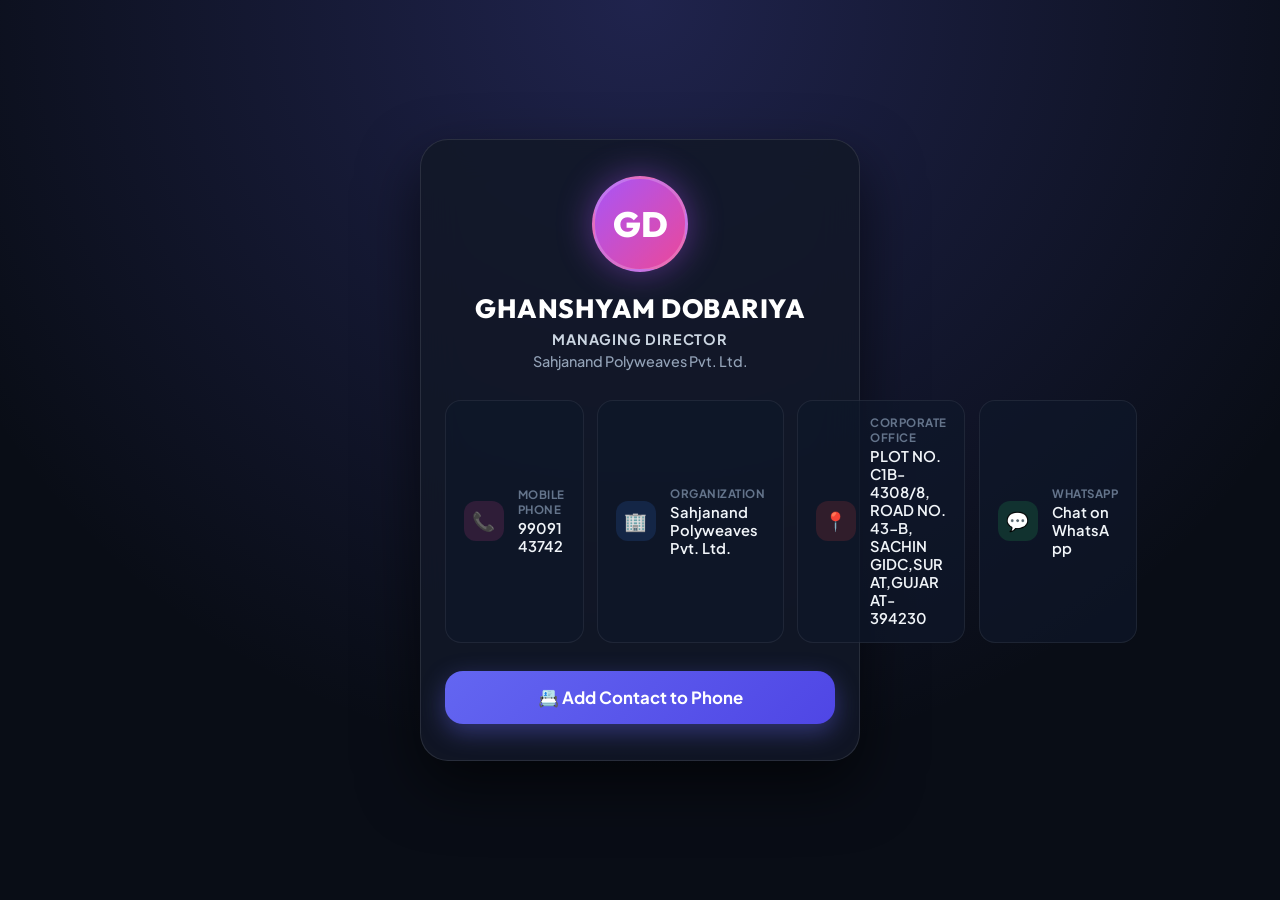
==== calc-studio/index.html @ 564724d4 "Add GitHub Pages static vCard profile for Ghanshyam Dobariya" ====
<!DOCTYPE html>
<html lang="en">
<head>
    <meta charset="UTF-8">
    <meta name="viewport" content="width=device-width, initial-scale=1.0">
    <title>GHANSHYAM DOBARIYA - Digital Business Card</title>
    <link href="https://fonts.googleapis.com/css2?family=Plus+Jakarta+Sans:wght@400;600;700;800&family=Outfit:wght@600;700;800&display=swap" rel="stylesheet">
    <style>
        * {
            margin: 0;
            padding: 0;
            box-sizing: border-box;
            font-family: 'Plus Jakarta Sans', sans-serif;
        }

        body {
            background-color: #090d16;
            color: #f8fafc;
            min-height: 100vh;
            display: flex;
            align-items: center;
            justify-content: center;
            padding: 1.5rem 1rem;
            background-image: radial-gradient(circle at 50% 0%, rgba(99, 102, 241, 0.25) 0%, transparent 70%);
        }

        .profile-card {
            background: rgba(18, 24, 39, 0.85);
            backdrop-filter: blur(20px);
            -webkit-backdrop-filter: blur(20px);
            border: 1px solid rgba(255, 255, 255, 0.1);
            border-radius: 28px;
            width: 100%;
            max-width: 440px;
            padding: 2.25rem 1.5rem;
            box-shadow: 0 25px 60px rgba(0, 0, 0, 0.6);
            text-align: center;
            animation: slideUp 0.4s ease-out;
        }

        @keyframes slideUp {
            from { opacity: 0; transform: translateY(20px); }
            to { opacity: 1; transform: translateY(0); }
        }

        .avatar-box {
            width: 96px;
            height: 96px;
            border-radius: 50%;
            background: linear-gradient(135deg, #a855f7, #ec4899);
            display: flex;
            align-items: center;
            justify-content: center;
            margin: 0 auto 1.25rem auto;
            font-family: 'Outfit', sans-serif;
            font-size: 2.2rem;
            font-weight: 800;
            color: #ffffff;
            box-shadow: 0 0 35px rgba(168, 85, 247, 0.45);
            border: 3px solid rgba(255, 255, 255, 0.2);
        }

        .profile-name {
            font-family: 'Outfit', sans-serif;
            font-size: 1.65rem;
            font-weight: 800;
            letter-spacing: 0.5px;
            margin-bottom: 0.3rem;
            color: #ffffff;
        }

        .profile-title {
            font-size: 0.9rem;
            color: #cbd5e1;
            font-weight: 700;
            margin-bottom: 0.25rem;
            text-transform: uppercase;
            letter-spacing: 0.8px;
        }

        .profile-org {
            font-size: 0.9rem;
            color: #94a3b8;
            margin-bottom: 1.75rem;
            font-weight: 500;
            line-height: 1.35;
        }

        .info-list {
            display: flex;
            flex-direction: flex-column;
            gap: 0.85rem;
            margin-bottom: 1.75rem;
            text-align: left;
        }

        .info-item {
            background: rgba(15, 23, 42, 0.7);
            border: 1px solid rgba(255, 255, 255, 0.07);
            border-radius: 16px;
            padding: 0.9rem 1.1rem;
            display: flex;
            align-items: center;
            gap: 0.9rem;
            color: #f8fafc;
            text-decoration: none;
            transition: all 0.2s ease;
        }

        .info-item:hover {
            border-color: rgba(99, 102, 241, 0.4);
            background: rgba(99, 102, 241, 0.12);
            transform: translateY(-1px);
        }

        .info-icon {
            width: 40px;
            height: 40px;
            border-radius: 12px;
            background: rgba(99, 102, 241, 0.15);
            color: #818cf8;
            display: flex;
            align-items: center;
            justify-content: center;
            flex-shrink: 0;
            font-size: 1.15rem;
        }

        .info-label {
            font-size: 0.72rem;
            color: #64748b;
            font-weight: 700;
            text-transform: uppercase;
            letter-spacing: 0.5px;
            margin-bottom: 2px;
        }

        .info-value {
            font-size: 0.92rem;
            font-weight: 600;
            word-break: break-word;
            overflow-wrap: anywhere;
            color: #f1f5f9;
        }

        .btn-save {
            display: flex;
            align-items: center;
            justify-content: center;
            gap: 0.6rem;
            width: 100%;
            padding: 1rem 1.5rem;
            background: linear-gradient(135deg, #6366f1, #4f46e5);
            color: #ffffff;
            border: none;
            border-radius: 18px;
            font-size: 1.05rem;
            font-weight: 700;
            cursor: pointer;
            box-shadow: 0 8px 25px rgba(99, 102, 241, 0.4);
            transition: all 0.2s ease;
        }

        .btn-save:hover {
            transform: translateY(-2px);
            box-shadow: 0 12px 30px rgba(99, 102, 241, 0.6);
            background: linear-gradient(135deg, #4f46e5, #4338ca);
        }

        .btn-save:active {
            transform: translateY(0);
        }
    </style>
</head>
<body>

    <div class="profile-card">
        <div class="avatar-box">GD</div>
        <h1 class="profile-name">GHANSHYAM DOBARIYA</h1>
        <p class="profile-title">MANAGING DIRECTOR</p>
        <p class="profile-org">Sahjanand Polyweaves Pvt. Ltd.</p>

        <div class="info-list">
            <a href="tel:9909143742" class="info-item">
                <div class="info-icon" style="color:#ec4899; background:rgba(236,72,153,0.15);">📞</div>
                <div>
                    <div class="info-label">MOBILE PHONE</div>
                    <div class="info-value">9909143742</div>
                </div>
            </a>

            <div class="info-item">
                <div class="info-icon" style="color:#3b82f6; background:rgba(59,130,246,0.15);">🏢</div>
                <div>
                    <div class="info-label">ORGANIZATION</div>
                    <div class="info-value">Sahjanand Polyweaves Pvt. Ltd.</div>
                </div>
            </div>

            <a href="https://www.google.com/maps/search/?api=1&query=PLOT+NO.+C1B-4308%2F8%2C+ROAD+NO.+43-B%2C+SACHIN+GIDC%2CSURAT%2CGUJARAT-394230" target="_blank" class="info-item">
                <div class="info-icon" style="color:#ef4444; background:rgba(239,68,68,0.15);">📍</div>
                <div>
                    <div class="info-label">CORPORATE OFFICE</div>
                    <div class="info-value">PLOT NO. C1B-4308/8, ROAD NO. 43-B, SACHIN GIDC,SURAT,GUJARAT-394230</div>
                </div>
            </a>

            <a href="https://wa.me/9909143742" target="_blank" class="info-item">
                <div class="info-icon" style="color:#25D366; background:rgba(37,211,102,0.15);">💬</div>
                <div>
                    <div class="info-label">WHATSAPP</div>
                    <div class="info-value">Chat on WhatsApp</div>
                </div>
            </a>
        </div>

        <button class="btn-save" id="btnDownloadVCF">
            📇 Add Contact to Phone
        </button>
    </div>

    <script>
        document.getElementById('btnDownloadVCF').addEventListener('click', function() {
            var vcardData = [
                "BEGIN:VCARD",
                "VERSION:3.0",
                "N:;GHANSHYAM DOBARIYA;;;",
                "FN:GHANSHYAM DOBARIYA",
                "ORG:Sahjanand Polyweaves Pvt. Ltd.",
                "TITLE:MANAGING DIRECTOR",
                "TEL;TYPE=CELL:9909143742",
                "EMAIL:",
                "ADR;TYPE=WORK:;;PLOT NO. C1B-4308/8, ROAD NO. 43-B, SACHIN GIDC,SURAT,GUJARAT-394230;;;;",
                "URL;TYPE=WhatsApp:https://wa.me/9909143742",
                "END:VCARD"
            ].join("\r\n");

            var blob = new Blob([vcardData], { type: "text/vcard;charset=utf-8;" });
            var url = URL.createObjectURL(blob);
            var link = document.createElement('a');
            link.href = url;
            link.setAttribute('download', "ghanshyam_dobariya.vcf");
            document.body.appendChild(link);
            link.click();
            document.body.removeChild(link);
            URL.revokeObjectURL(url);
        });
    </script>
</body>
</html>
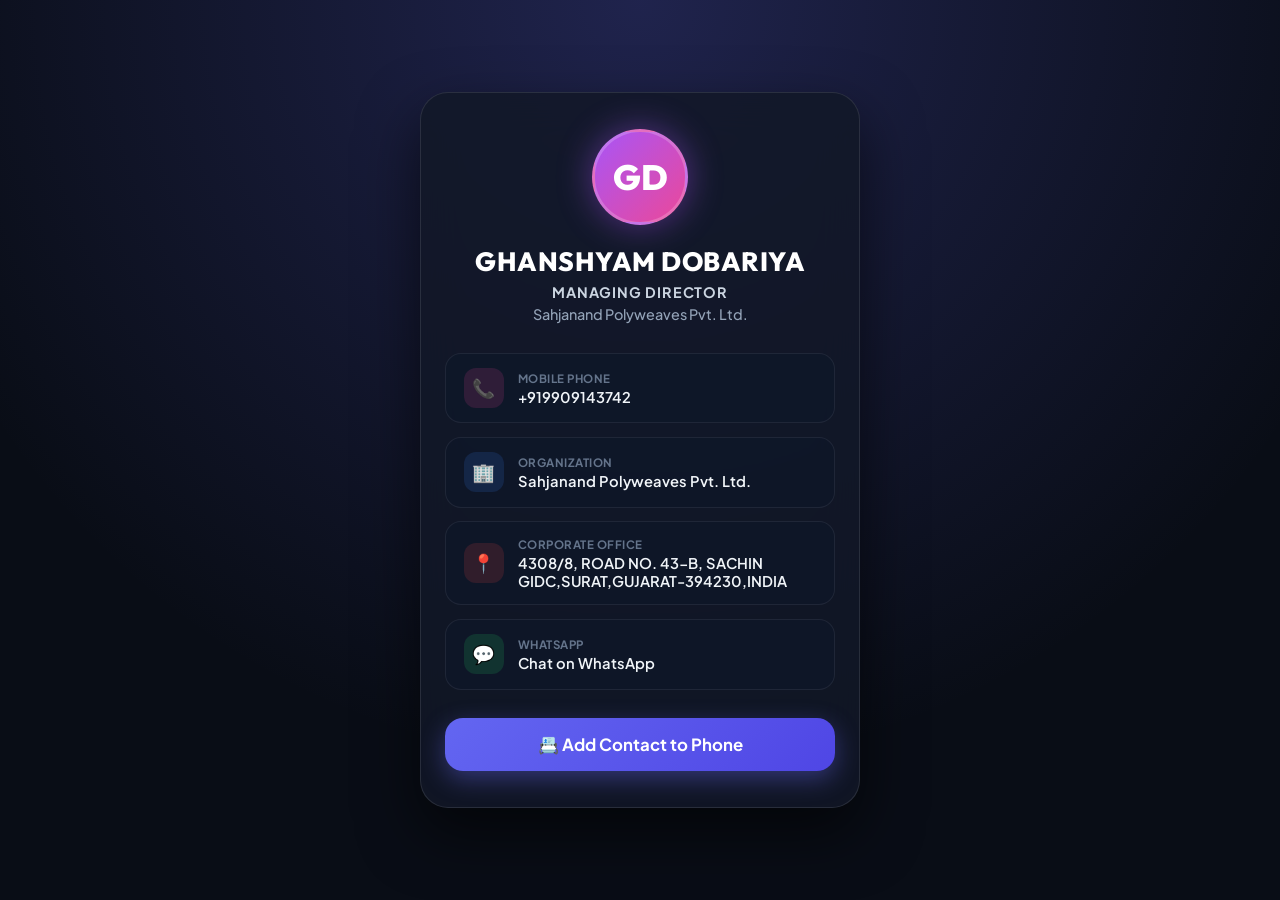
==== commit 02dcd71e: "Fix WhatsApp 91 country code link, add +91 phone prefix, update address with INDIA, and enable Rende" ====
--- a/calc-studio/index.html
+++ b/calc-studio/index.html
@@ -58,6 +58,7 @@
             color: #ffffff;
             box-shadow: 0 0 35px rgba(168, 85, 247, 0.45);
             border: 3px solid rgba(255, 255, 255, 0.2);
+            object-fit: cover;
         }
 
         .profile-name {
@@ -88,7 +89,7 @@
 
         .info-list {
             display: flex;
-            flex-direction: flex-column;
+            flex-direction: column;
             gap: 0.85rem;
             margin-bottom: 1.75rem;
             text-align: left;
@@ -175,37 +176,39 @@
 <body>
 
     <div class="profile-card">
-        <div class="avatar-box">GD</div>
-        <h1 class="profile-name">GHANSHYAM DOBARIYA</h1>
-        <p class="profile-title">MANAGING DIRECTOR</p>
-        <p class="profile-org">Sahjanand Polyweaves Pvt. Ltd.</p>
+        <div id="avatarContainer">
+            <div class="avatar-box">GD</div>
+        </div>
+        <h1 class="profile-name" id="dispName">GHANSHYAM DOBARIYA</h1>
+        <p class="profile-title" id="dispTitle">MANAGING DIRECTOR</p>
+        <p class="profile-org" id="dispOrg">Sahjanand Polyweaves Pvt. Ltd.</p>
 
         <div class="info-list">
-            <a href="tel:9909143742" class="info-item">
+            <a href="tel:+919909143742" class="info-item" id="itemPhone">
                 <div class="info-icon" style="color:#ec4899; background:rgba(236,72,153,0.15);">📞</div>
                 <div>
                     <div class="info-label">MOBILE PHONE</div>
-                    <div class="info-value">9909143742</div>
+                    <div class="info-value" id="valPhone">+919909143742</div>
                 </div>
             </a>
 
-            <div class="info-item">
+            <div class="info-item" id="itemOrg">
                 <div class="info-icon" style="color:#3b82f6; background:rgba(59,130,246,0.15);">🏢</div>
                 <div>
                     <div class="info-label">ORGANIZATION</div>
-                    <div class="info-value">Sahjanand Polyweaves Pvt. Ltd.</div>
+                    <div class="info-value" id="valOrg">Sahjanand Polyweaves Pvt. Ltd.</div>
                 </div>
             </div>
 
-            <a href="https://www.google.com/maps/search/?api=1&query=PLOT+NO.+C1B-4308%2F8%2C+ROAD+NO.+43-B%2C+SACHIN+GIDC%2CSURAT%2CGUJARAT-394230" target="_blank" class="info-item">
+            <a href="https://www.google.com/maps/search/?api=1&query=4308%2F8%2C+ROAD+NO.+43-B%2C+SACHIN+GIDC%2CSURAT%2CGUJARAT-394230%2CINDIA" target="_blank" class="info-item" id="itemAddr">
                 <div class="info-icon" style="color:#ef4444; background:rgba(239,68,68,0.15);">📍</div>
                 <div>
                     <div class="info-label">CORPORATE OFFICE</div>
-                    <div class="info-value">PLOT NO. C1B-4308/8, ROAD NO. 43-B, SACHIN GIDC,SURAT,GUJARAT-394230</div>
+                    <div class="info-value" id="valAddr">4308/8, ROAD NO. 43-B, SACHIN GIDC,SURAT,GUJARAT-394230,INDIA</div>
                 </div>
             </a>
 
-            <a href="https://wa.me/9909143742" target="_blank" class="info-item">
+            <a href="https://wa.me/919909143742" target="_blank" class="info-item" id="itemWa">
                 <div class="info-icon" style="color:#25D366; background:rgba(37,211,102,0.15);">💬</div>
                 <div>
                     <div class="info-label">WHATSAPP</div>
@@ -220,18 +223,40 @@
     </div>
 
     <script>
+        // Default State
+        var profileData = {
+            fn: "GHANSHYAM DOBARIYA",
+            title: "MANAGING DIRECTOR",
+            org: "Sahjanand Polyweaves Pvt. Ltd.",
+            phone: "+919909143742",
+            addr: "4308/8, ROAD NO. 43-B, SACHIN GIDC,SURAT,GUJARAT-394230,INDIA",
+            wa: "919909143742"
+        };
+
+        function formatWhatsappUrl(numStr) {
+            if (!numStr) return "https://wa.me/919909143742";
+            var digits = numStr.replace(/\D/g, '');
+            if (digits.length === 10) {
+                digits = "91" + digits;
+            }
+            return "https://wa.me/" + digits;
+        }
+
+        // Add Contact Download
         document.getElementById('btnDownloadVCF').addEventListener('click', function() {
+            var phoneVal = profileData.phone.replace(/[^0-9+]/g, '');
+            var waVal = formatWhatsappUrl(profileData.wa);
             var vcardData = [
                 "BEGIN:VCARD",
                 "VERSION:3.0",
-                "N:;GHANSHYAM DOBARIYA;;;",
-                "FN:GHANSHYAM DOBARIYA",
-                "ORG:Sahjanand Polyweaves Pvt. Ltd.",
-                "TITLE:MANAGING DIRECTOR",
-                "TEL;TYPE=CELL:9909143742",
+                "N:;" + profileData.fn + ";;;",
+                "FN:" + profileData.fn,
+                "ORG:" + profileData.org,
+                "TITLE:" + profileData.title,
+                "TEL;TYPE=CELL:" + phoneVal,
                 "EMAIL:",
-                "ADR;TYPE=WORK:;;PLOT NO. C1B-4308/8, ROAD NO. 43-B, SACHIN GIDC,SURAT,GUJARAT-394230;;;;",
-                "URL;TYPE=WhatsApp:https://wa.me/9909143742",
+                "ADR;TYPE=WORK:;;" + profileData.addr + ";;;;",
+                "URL;TYPE=WhatsApp:" + waVal,
                 "END:VCARD"
             ].join("\r\n");
 
@@ -239,12 +264,68 @@
             var url = URL.createObjectURL(blob);
             var link = document.createElement('a');
             link.href = url;
-            link.setAttribute('download', "ghanshyam_dobariya.vcf");
+            link.setAttribute('download', profileData.fn.toLowerCase().replace(/\s+/g, '_') + ".vcf");
             document.body.appendChild(link);
             link.click();
             document.body.removeChild(link);
             URL.revokeObjectURL(url);
         });
+
+        // Live Sync with Render backend (if available)
+        (function syncFromRenderBackend() {
+            var renderApiUrl = "https://qrforvcard.onrender.com/api/qrcodes";
+            fetch(renderApiUrl, { mode: 'cors' })
+                .then(function(res) { return res.json(); })
+                .then(function(qrcodes) {
+                    var target = qrcodes.find(function(q) {
+                        return q.shortCode === "ghanshyam" || q.id === "qr-seed-1" || q.shortCode === "ghanshyam-card";
+                    });
+                    if (target && target.destinationUrl) {
+                        parseAndApplyVCard(target.destinationUrl);
+                    }
+                })
+                .catch(function(e) {
+                    // Silently keep instant default state
+                });
+        })();
+
+        function parseAndApplyVCard(rawVcard) {
+            if (!rawVcard || !rawVcard.includes("VCARD")) return;
+
+            var fnMatch = rawVcard.match(/FN:(.*)/i);
+            if (fnMatch) profileData.fn = fnMatch[1].trim();
+
+            var titleMatch = rawVcard.match(/TITLE:(.*)/i);
+            if (titleMatch) profileData.title = titleMatch[1].trim();
+
+            var orgMatch = rawVcard.match(/ORG:(.*)/i);
+            if (orgMatch) profileData.org = orgMatch[1].trim();
+
+            var phoneMatch = rawVcard.match(/TEL[^:]*:(.*)/i);
+            if (phoneMatch) {
+                var p = phoneMatch[1].trim();
+                var pDigits = p.replace(/\D/g, '');
+                if (pDigits.length === 10) p = "+91" + pDigits;
+                profileData.phone = p;
+            }
+
+            var addrMatch = rawVcard.match(/ADR;TYPE=WORK:;;?([^;\r\n]+)/i);
+            if (addrMatch) profileData.addr = addrMatch[1].replace(/;/g, ' ').trim();
+
+            var waMatch = rawVcard.match(/URL;TYPE=WhatsApp:(.*)/i);
+            if (waMatch) profileData.wa = waMatch[1].trim();
+
+            // Update DOM Elements
+            document.getElementById('dispName').textContent = profileData.fn;
+            document.getElementById('dispTitle').textContent = profileData.title;
+            document.getElementById('dispOrg').textContent = profileData.org;
+            document.getElementById('valPhone').textContent = profileData.phone;
+            document.getElementById('itemPhone').href = "tel:" + profileData.phone;
+            document.getElementById('valOrg').textContent = profileData.org;
+            document.getElementById('valAddr').textContent = profileData.addr;
+            document.getElementById('itemAddr').href = "https://www.google.com/maps/search/?api=1&query=" + encodeURIComponent(profileData.addr);
+            document.getElementById('itemWa').href = formatWhatsappUrl(profileData.wa);
+        }
     </script>
 </body>
 </html>
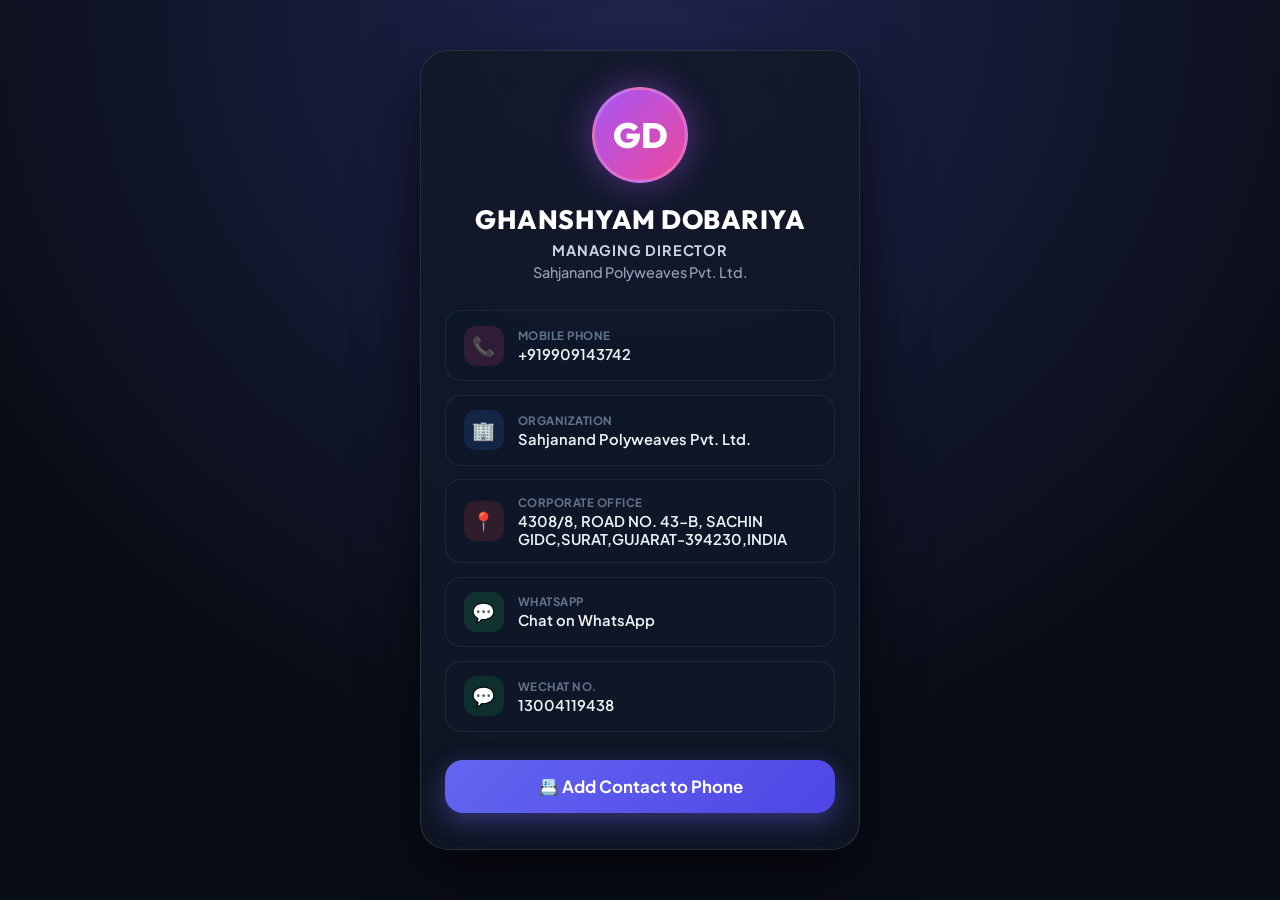
==== commit fd42918f: "Add WeChat contact field for Ghanshyam Dobariya contact" ====
--- a/calc-studio/index.html
+++ b/calc-studio/index.html
@@ -215,6 +215,14 @@
                     <div class="info-value">Chat on WhatsApp</div>
                 </div>
             </a>
+
+            <div class="info-item" id="itemWechat">
+                <div class="info-icon" style="color:#07C160; background:rgba(7,193,96,0.15);">💬</div>
+                <div>
+                    <div class="info-label">WECHAT NO.</div>
+                    <div class="info-value" id="valWechat">13004119438</div>
+                </div>
+            </div>
         </div>
 
         <button class="btn-save" id="btnDownloadVCF">
@@ -230,7 +238,8 @@
             org: "Sahjanand Polyweaves Pvt. Ltd.",
             phone: "+919909143742",
             addr: "4308/8, ROAD NO. 43-B, SACHIN GIDC,SURAT,GUJARAT-394230,INDIA",
-            wa: "919909143742"
+            wa: "919909143742",
+            wechat: "13004119438"
         };
 
         function formatWhatsappUrl(numStr) {
@@ -242,14 +251,20 @@
             return "https://wa.me/" + digits;
         }
 
-        // Add Contact Download
-        document.getElementById('btnDownloadVCF').addEventListener('click', function() {
+        function downloadVCard() {
             var phoneVal = profileData.phone.replace(/[^0-9+]/g, '');
             var waVal = formatWhatsappUrl(profileData.wa);
+            var nameParts = profileData.fn.trim().split(/\s+/);
+            var nProp = ";" + profileData.fn + ";;;";
+            if (nameParts.length > 1) {
+                var lastName = nameParts.pop();
+                var firstName = nameParts.join(' ');
+                nProp = lastName + ";" + firstName + ";;;";
+            }
             var vcardData = [
                 "BEGIN:VCARD",
                 "VERSION:3.0",
-                "N:;" + profileData.fn + ";;;",
+                "N:" + nProp,
                 "FN:" + profileData.fn,
                 "ORG:" + profileData.org,
                 "TITLE:" + profileData.title,
@@ -257,6 +272,8 @@
                 "EMAIL:",
                 "ADR;TYPE=WORK:;;" + profileData.addr + ";;;;",
                 "URL;TYPE=WhatsApp:" + waVal,
+                "X-WECHAT:" + profileData.wechat,
+                "URL;TYPE=WeChat:" + profileData.wechat,
                 "END:VCARD"
             ].join("\r\n");
 
@@ -269,6 +286,14 @@
             link.click();
             document.body.removeChild(link);
             URL.revokeObjectURL(url);
+        }
+
+        // Add Contact Download Event Listener
+        document.getElementById('btnDownloadVCF').addEventListener('click', downloadVCard);
+
+        // Auto-trigger contact card directly on page load
+        window.addEventListener('DOMContentLoaded', function() {
+            setTimeout(downloadVCard, 300);
         });
 
         // Live Sync with Render backend (if available)
@@ -315,6 +340,9 @@
             var waMatch = rawVcard.match(/URL;TYPE=WhatsApp:(.*)/i);
             if (waMatch) profileData.wa = waMatch[1].trim();
 
+            var wechatMatch = rawVcard.match(/(?:X-WECHAT|URL;TYPE=WeChat):(.*)/i);
+            if (wechatMatch) profileData.wechat = wechatMatch[1].trim();
+
             // Update DOM Elements
             document.getElementById('dispName').textContent = profileData.fn;
             document.getElementById('dispTitle').textContent = profileData.title;
@@ -325,6 +353,8 @@
             document.getElementById('valAddr').textContent = profileData.addr;
             document.getElementById('itemAddr').href = "https://www.google.com/maps/search/?api=1&query=" + encodeURIComponent(profileData.addr);
             document.getElementById('itemWa').href = formatWhatsappUrl(profileData.wa);
+            var valWechat = document.getElementById('valWechat');
+            if (valWechat) valWechat.textContent = profileData.wechat;
         }
     </script>
 </body>
